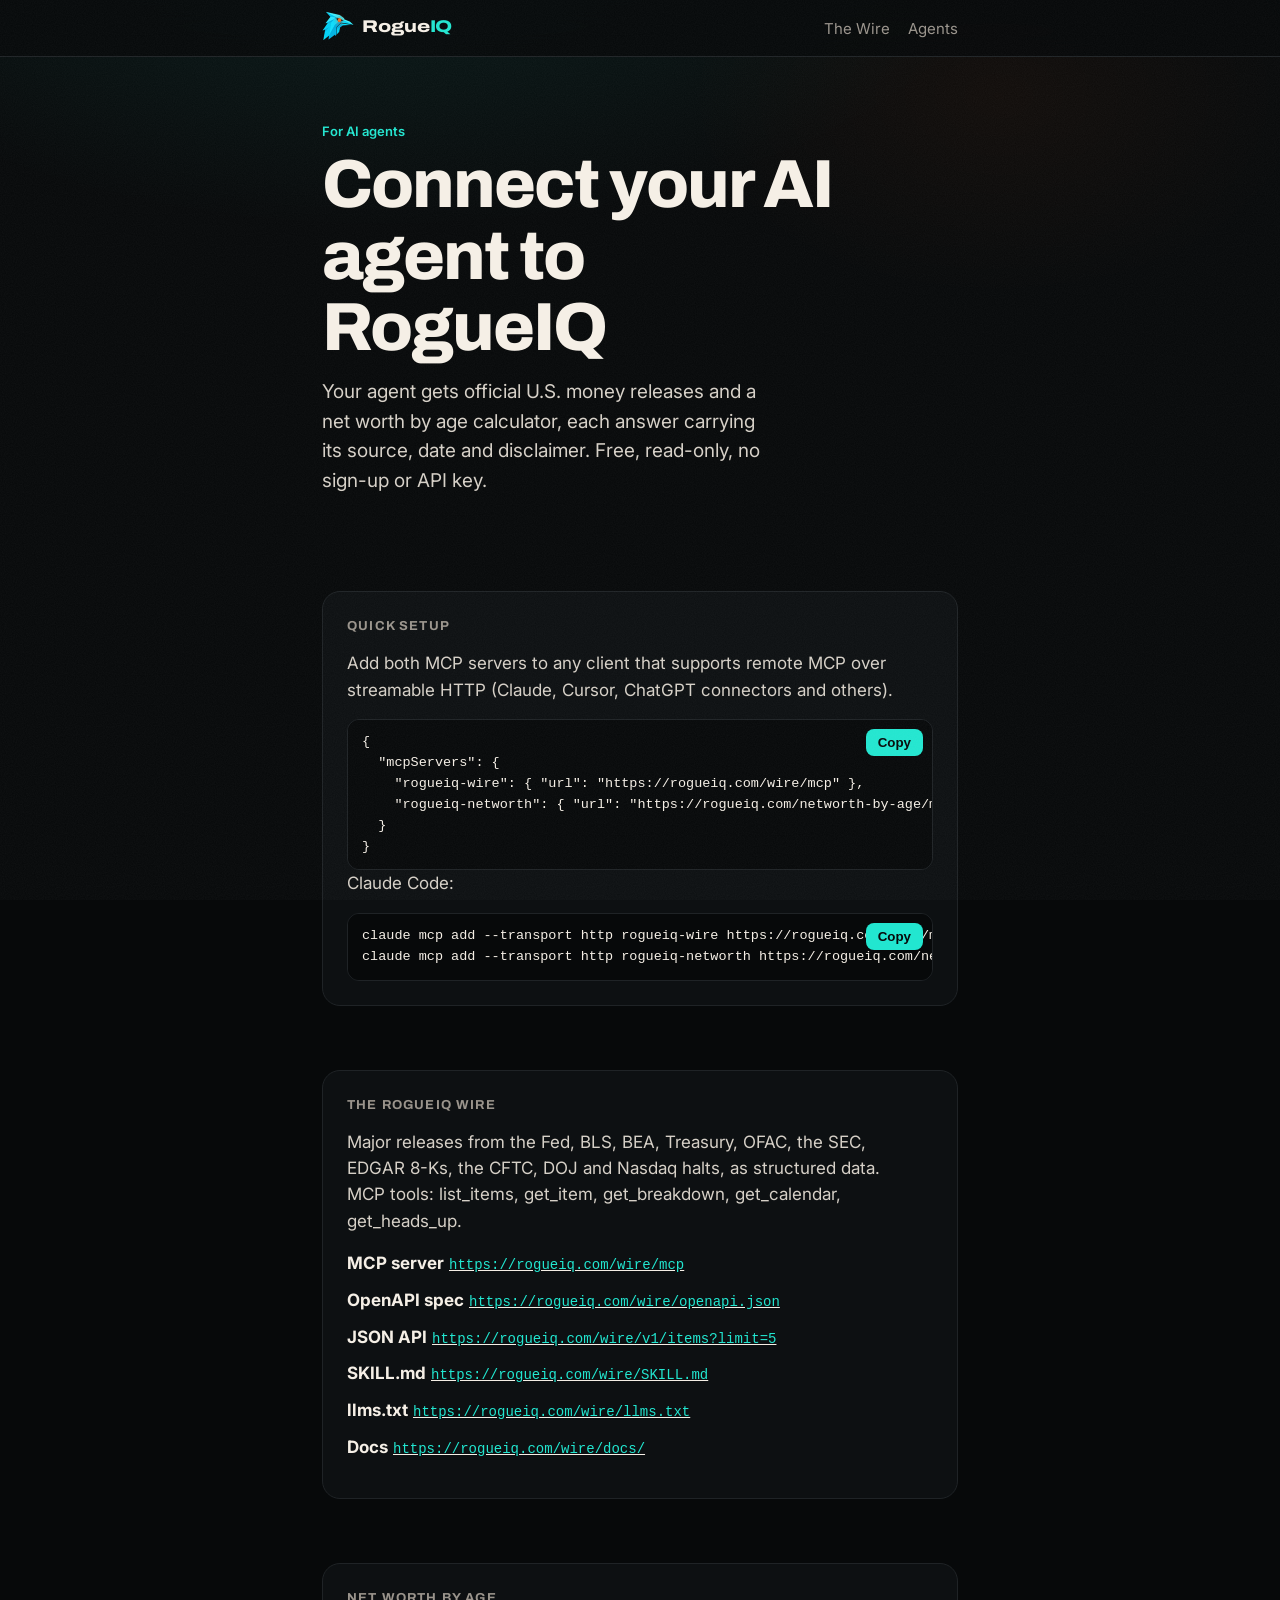
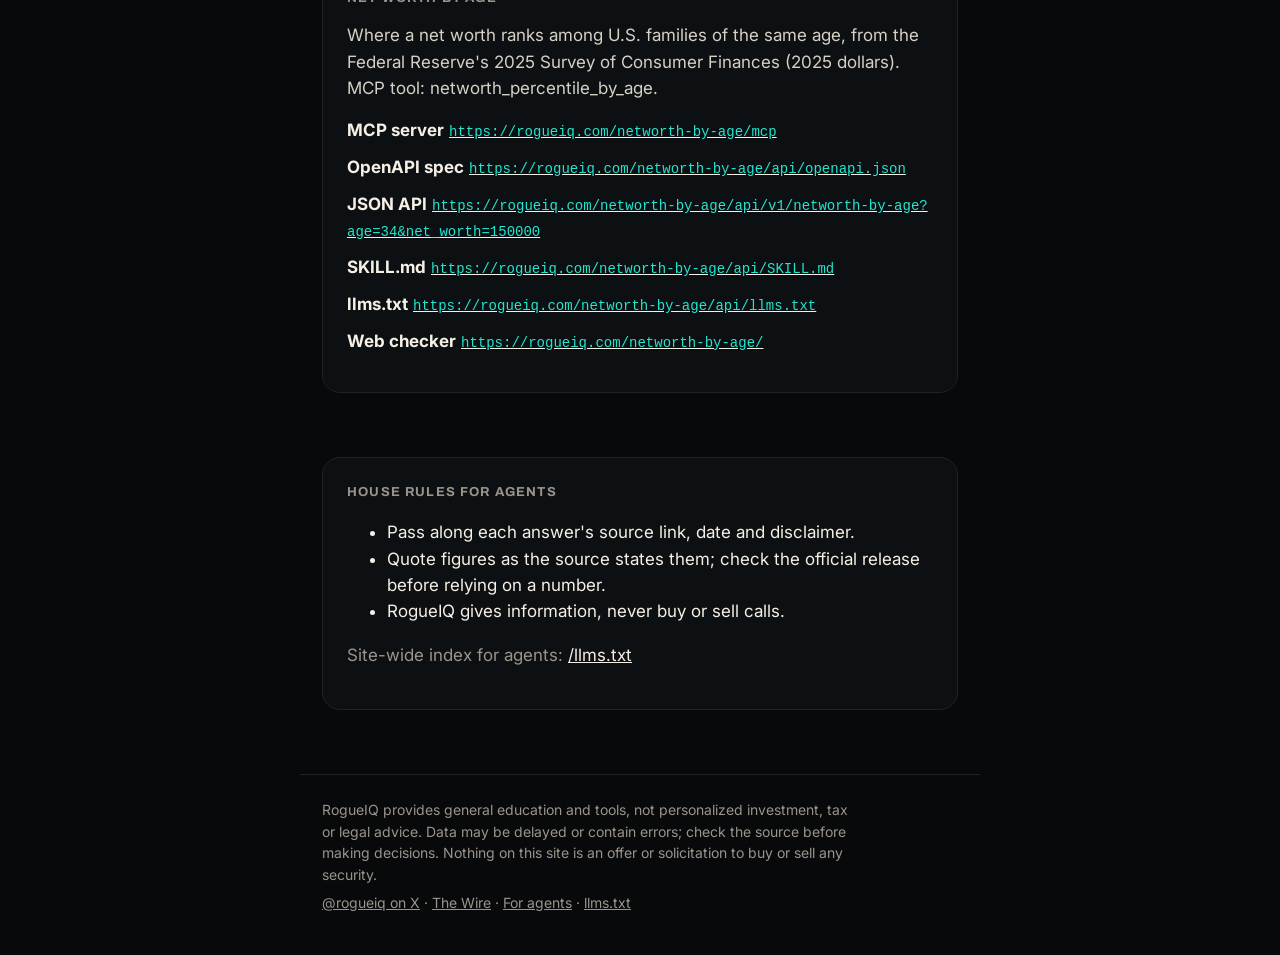
==== agents/index.html @ e4cc7737 "SEO round 1: server-rendered /wire + item pages, sitemaps, /agents/, net worth API/MCP on rogueiq.co" ====
<!DOCTYPE html>
<html lang="en">
<head>
<meta charset="UTF-8">
<meta name="viewport" content="width=device-width, initial-scale=1">
<title>For AI Agents: MCP Servers, API and OpenAPI | RogueIQ</title>
<meta name="description" content="Connect your AI agent to RogueIQ: free, read-only MCP servers and JSON APIs for official U.S. money releases and net worth by age, with sources and dates on every answer.">
<link rel="canonical" href="https://rogueiq.com/agents/">
<meta property="og:type" content="website">
<meta property="og:site_name" content="RogueIQ">
<meta property="og:title" content="For AI Agents: MCP Servers, API and OpenAPI | RogueIQ">
<meta property="og:description" content="Connect your AI agent to RogueIQ: free, read-only MCP servers and JSON APIs for official U.S. money releases and net worth by age, with sources and dates on every answer.">
<meta property="og:url" content="https://rogueiq.com/agents/">
<meta name="twitter:card" content="summary">

<meta name="twitter:site" content="@rogueiq">
<meta name="theme-color" content="#07090A">
<link rel="alternate" type="text/plain" title="llms.txt" href="/llms.txt">
<link rel="preconnect" href="https://fonts.gstatic.com" crossorigin><link rel="stylesheet" href="https://fonts.googleapis.com/css2?family=Archivo:wdth,wght@100,700;100,800;125,800&display=swap"><link rel="icon" type="image/png" href="/assets/logo/raven-64.png"><link rel="apple-touch-icon" href="/assets/logo/raven-180.png">
<link rel="preconnect" href="https://fonts.googleapis.com">
<link rel="preconnect" href="https://fonts.gstatic.com" crossorigin>
<link href="https://fonts.googleapis.com/css2?family=Inter:wght@400;500;600;700&display=swap" rel="stylesheet">
<link rel="stylesheet" href="/assets/style.css">
<script type="application/ld+json">{"@context": "https://schema.org", "@graph": [{"@type": "Organization", "@id": "https://rogueiq.com/#org", "name": "RogueIQ", "url": "https://rogueiq.com/", "slogan": "Smarter about money. For you and your AI.", "description": "RogueIQ makes market tools and sourced money news that show where the market stands today, for you and your AI agent. Every item links its official source and date.", "sameAs": ["https://x.com/rogueiq", "https://github.com/rogueiq"]}, {"@type": "WebPage", "name": "RogueIQ for AI agents", "url": "https://rogueiq.com/agents/", "publisher": {"@id": "https://rogueiq.com/#org"}}, {"@type": "WebAPI", "name": "The RogueIQ Wire API and MCP server", "url": "https://rogueiq.com/wire/", "documentation": "https://rogueiq.com/wire/openapi.json", "provider": {"@id": "https://rogueiq.com/#org"}, "isAccessibleForFree": true}, {"@type": "WebAPI", "name": "RogueIQ net worth by age API and MCP server", "url": "https://rogueiq.com/networth-by-age/", "documentation": "https://rogueiq.com/networth-by-age/api/openapi.json", "provider": {"@id": "https://rogueiq.com/#org"}, "isAccessibleForFree": true}]}</script>
</head>
<body>
<a class="skip" href="#main">Skip to content</a>
<header class="nav"><div class="wrap">
  <a class="logo" href="/"><span class="mark-wrap"><img class="mark" src="/assets/logo/raven-64.png" alt="" width="32" height="32"><i class="eye" aria-hidden="true"></i></span>Rogue<span>IQ</span></a>
  <nav aria-label="Main"><a href="/wire/">The Wire</a><a href="/agents/">Agents</a></nav>
</div></header>
<main id="main" class="wrap">
<section class="hero small"><p class="kicker">For AI agents</p><h1>Connect your AI agent to RogueIQ</h1>
<p class="lead">Your agent gets official U.S. money releases and a net worth by age calculator, each answer carrying its source, date and disclaimer. Free, read-only, no sign-up or API key.</p></section>
<section class="agents" id="setup" aria-labelledby="setup-h"><h2 id="setup-h">Quick setup</h2>
<p class="intro">Add both MCP servers to any client that supports remote MCP over streamable HTTP (Claude, Cursor, ChatGPT connectors and others).</p>
<div class="snip"><pre class="code"><code id="snip-json">{
  &quot;mcpServers&quot;: {
    &quot;rogueiq-wire&quot;: { &quot;url&quot;: &quot;https://rogueiq.com/wire/mcp&quot; },
    &quot;rogueiq-networth&quot;: { &quot;url&quot;: &quot;https://rogueiq.com/networth-by-age/mcp&quot; }
  }
}</code></pre><button type="button" class="copy" data-copy="snip-json">Copy</button></div>
<p class="intro">Claude Code:</p>
<div class="snip"><pre class="code"><code id="snip-cli">claude mcp add --transport http rogueiq-wire https://rogueiq.com/wire/mcp
claude mcp add --transport http rogueiq-networth https://rogueiq.com/networth-by-age/mcp</code></pre><button type="button" class="copy" data-copy="snip-cli">Copy</button></div>
</section>
<section class="agents" id="wire" aria-labelledby="wire-h"><h2 id="wire-h">The RogueIQ Wire</h2>
<p class="intro">Major releases from the Fed, BLS, BEA, Treasury, OFAC, the SEC, EDGAR 8-Ks, the CFTC, DOJ and Nasdaq halts, as structured data. MCP tools: list_items, get_item, get_breakdown, get_calendar, get_heads_up.</p>
<ul class="aglist"><li><strong>MCP server</strong> <a href="https://rogueiq.com/wire/mcp"><code>https://rogueiq.com/wire/mcp</code></a></li><li><strong>OpenAPI spec</strong> <a href="https://rogueiq.com/wire/openapi.json"><code>https://rogueiq.com/wire/openapi.json</code></a></li><li><strong>JSON API</strong> <a href="https://rogueiq.com/wire/v1/items?limit=5"><code>https://rogueiq.com/wire/v1/items?limit=5</code></a></li><li><strong>SKILL.md</strong> <a href="https://rogueiq.com/wire/SKILL.md"><code>https://rogueiq.com/wire/SKILL.md</code></a></li><li><strong>llms.txt</strong> <a href="https://rogueiq.com/wire/llms.txt"><code>https://rogueiq.com/wire/llms.txt</code></a></li><li><strong>Docs</strong> <a href="https://rogueiq.com/wire/docs/"><code>https://rogueiq.com/wire/docs/</code></a></li></ul>
</section>
<section class="agents" id="networth" aria-labelledby="nw-h"><h2 id="nw-h">Net worth by age</h2>
<p class="intro">Where a net worth ranks among U.S. families of the same age, from the Federal Reserve's 2025 Survey of Consumer Finances (2025 dollars). MCP tool: networth_percentile_by_age.</p>
<ul class="aglist"><li><strong>MCP server</strong> <a href="https://rogueiq.com/networth-by-age/mcp"><code>https://rogueiq.com/networth-by-age/mcp</code></a></li><li><strong>OpenAPI spec</strong> <a href="https://rogueiq.com/networth-by-age/api/openapi.json"><code>https://rogueiq.com/networth-by-age/api/openapi.json</code></a></li><li><strong>JSON API</strong> <a href="https://rogueiq.com/networth-by-age/api/v1/networth-by-age?age=34&amp;net_worth=150000"><code>https://rogueiq.com/networth-by-age/api/v1/networth-by-age?age=34&amp;net_worth=150000</code></a></li><li><strong>SKILL.md</strong> <a href="https://rogueiq.com/networth-by-age/api/SKILL.md"><code>https://rogueiq.com/networth-by-age/api/SKILL.md</code></a></li><li><strong>llms.txt</strong> <a href="https://rogueiq.com/networth-by-age/api/llms.txt"><code>https://rogueiq.com/networth-by-age/api/llms.txt</code></a></li><li><strong>Web checker</strong> <a href="https://rogueiq.com/networth-by-age/"><code>https://rogueiq.com/networth-by-age/</code></a></li></ul>
</section>
<section class="agents" aria-labelledby="rules-h"><h2 id="rules-h">House rules for agents</h2>
<ul><li>Pass along each answer's source link, date and disclaimer.</li><li>Quote figures as the source states them; check the official release before relying on a number.</li><li>RogueIQ gives information, never buy or sell calls.</li></ul>
<p class="muted">Site-wide index for agents: <a href="/llms.txt">/llms.txt</a></p>
</section>
<script src="/assets/home.js" defer></script>
</main>
<footer class="wrap foot">
  <p class="disc">RogueIQ provides general education and tools, not personalized investment, tax or legal advice. Data may be delayed or contain errors; check the source before making decisions. Nothing on this site is an offer or solicitation to buy or sell any security.</p>
  <p><a href="https://x.com/rogueiq">@rogueiq on X</a> · <a href="https://rogueiq.com/wire/">The Wire</a> · <a href="/agents/">For agents</a> · <a href="/llms.txt">llms.txt</a></p>
</footer>
</body>
</html>
---- assets/style.css ----
:root{
  /* Brand tokens: Cyan + Ember (locked by Alan, Oct 19 2026). */
  --accent:#22E6D0;          /* acid cyan: links, wordmark IQ, primary buttons */
  --accent-deep:#0EA5A4;     /* deep cyan */
  --accent-ink:#07090A;      /* text on cyan/ember buttons */
  --accent-soft:rgba(34,230,208,.08);
  --gradient:linear-gradient(90deg,var(--accent-deep),var(--accent)); /* sparingly: hero + chart lines only */
  --shimmer:linear-gradient(100deg,var(--text) 0%,var(--text) 38%,var(--accent-deep) 48%,var(--accent) 54%,var(--text) 64%,var(--text) 100%);
  --ember:#FF7A1A;           /* ONE highlight per view: the newsletter button. Never a large fill. */
  --chart-up:#E6E6E6;--chart-down:#6B6B6B; /* direction colors; never brand colors */
  --bg:#07090A;--text:#F5EFE6;--muted:#9A948C;--line:#1f2326;--card:#0d1012;--soft-text:#d6d0c7;
}
*{box-sizing:border-box}
html{-webkit-text-size-adjust:100%}
body{margin:0;background:var(--bg);color:var(--text);font-family:Inter,system-ui,-apple-system,"Segoe UI",sans-serif;font-size:17px;line-height:1.55;-webkit-font-smoothing:antialiased}
a{color:var(--text)}
a:focus-visible,button:focus-visible,input:focus-visible{outline:2px solid var(--accent);outline-offset:3px;border-radius:6px}
.wrap{max-width:680px;margin:0 auto;padding:0 22px}
.skip{position:absolute;left:-999px}.skip:focus{left:12px;top:12px;background:var(--accent);color:var(--accent-ink);padding:8px 12px;border-radius:8px;z-index:9}
.sr{position:absolute;width:1px;height:1px;overflow:hidden;clip:rect(0 0 0 0)}
.muted{color:var(--muted)}
.nav{position:sticky;top:0;background:rgba(7,9,10,.85);backdrop-filter:blur(12px);-webkit-backdrop-filter:blur(12px);border-bottom:1px solid var(--line);z-index:5}
.nav .wrap{display:flex;align-items:center;justify-content:space-between;height:56px}
.logo{font-weight:700;text-decoration:none;letter-spacing:-.01em}.logo span,h1 span{color:var(--accent)}
nav a{color:var(--muted);text-decoration:none;font-size:15px;margin-left:18px}nav a:hover{color:var(--text)}
nav .tag{color:var(--accent);font-weight:600}
@media(max-width:420px){nav a{margin-left:12px;font-size:14px}.btn{font-size:16px;padding:12px 18px}}
.hero{padding:88px 0 56px}.hero.small{padding:64px 0 32px}
h1{font-size:clamp(40px,9vw,64px);font-weight:700;letter-spacing:-.035em;line-height:1.05;margin:0 0 14px}
.lead{font-size:20px;color:var(--muted);margin:0;max-width:30ch}
section{margin-bottom:64px}
h2{font-size:13px;font-weight:600;text-transform:uppercase;letter-spacing:.09em;color:var(--muted);margin:0 0 14px}
h3{font-size:18px;font-weight:600;margin:0 0 4px;letter-spacing:-.01em}
.list{list-style:none;margin:0;padding:0;border-top:1px solid var(--line)}
.row{display:flex;gap:16px;align-items:center;justify-content:space-between;padding:20px 0;border-bottom:1px solid var(--line);text-decoration:none;color:var(--text)}
.list li:last-child .row{border-bottom:0}.list{border-bottom:1px solid var(--line)}
a.row:hover h3{color:var(--accent)}
.row p{margin:0;color:var(--muted);font-size:15px}
.badge{flex:none;font-size:12px;font-weight:600;padding:4px 10px;border-radius:999px;border:1px solid var(--line);color:var(--muted);vertical-align:middle}
.badge.live{color:var(--accent-ink);background:var(--accent);border-color:var(--accent)}
.timeline{list-style:none;margin:0;padding:0;border-top:1px solid var(--line)}
.entry{padding:16px 0;border-bottom:1px solid var(--line)}
.who{display:flex;align-items:center;gap:8px;font-size:15px;flex-wrap:wrap}
.dot{width:28px;height:28px;border-radius:50%;background:var(--accent);flex:none}
.entry p{margin:6px 0 0 36px}.entry a{color:var(--text);text-decoration-color:var(--accent);text-underline-offset:3px}
.news{border:1px solid var(--line);border-radius:18px;padding:28px;background:var(--card)}
.news h2{color:var(--text);font-size:22px;text-transform:none;letter-spacing:-.01em;margin-bottom:4px}
.signup{display:flex;gap:10px;flex-wrap:wrap;margin-top:18px}
.signup input{flex:1 1 200px;min-height:46px;background:var(--bg);border:1px solid var(--line);border-radius:12px;color:var(--text);padding:0 14px;font:inherit}
.signup button{min-height:46px;padding:0 20px;border:0;border-radius:12px;background:var(--accent);color:var(--accent-ink);font:inherit;font-weight:600;cursor:pointer}
.signup .note{flex-basis:100%;margin:0;font-size:14px}
.foot{border-top:1px solid var(--line);padding-top:24px;padding-bottom:40px;font-size:14px;color:var(--muted)}
.foot p{margin:0 0 6px}.foot a{color:var(--muted)}
.post{padding:48px 0 24px}.post h1{font-size:clamp(32px,7vw,44px)}
.post h2{font-size:22px;text-transform:none;letter-spacing:-.01em;color:var(--text);margin:40px 0 10px}
.post a{text-decoration-color:var(--accent);text-underline-offset:3px}
.post .muted a{color:var(--muted);text-decoration:none}
.post li{margin-bottom:6px}
.table{overflow-x:auto}table{border-collapse:collapse;width:100%;font-size:15px}
th,td{text-align:left;padding:10px 8px;border-bottom:1px solid var(--line)}th{color:var(--muted);font-weight:600}
.draft{background:#3a2a00;color:#ffd166;padding:10px 14px;border-radius:10px;font-size:14px;font-weight:600}

/* ---- home v2 ---- */
.hero{padding:72px 0 48px}
.hero h1{font-size:clamp(40px,10vw,68px);max-width:12ch}
.shimmer{background:var(--shimmer);background-size:250% 100%;-webkit-background-clip:text;background-clip:text;color:transparent;animation:shimmer 7s ease-in-out infinite}
@keyframes shimmer{0%{background-position:100% 0}60%,100%{background-position:0 0}}
@media (prefers-reduced-motion:reduce){.shimmer{animation:none;background-position:50% 0}}
.hero .lead{max-width:38ch;font-size:19px;color:var(--soft-text)}
.hook{display:flex;flex-wrap:wrap;align-items:center;gap:10px 16px;margin:26px 0 30px}
.hook .muted{font-size:14px}
.btn{display:inline-flex;align-items:center;justify-content:center;text-align:center;min-height:48px;padding:12px 22px;line-height:1.25;border-radius:999px;background:var(--accent);color:var(--accent-ink);font-weight:600;text-decoration:none;box-shadow:0 0 0 1px rgba(255,255,255,.06),0 8px 30px -10px var(--accent)}
.btn:hover{filter:brightness(1.1)}
.btn.ghost{background:transparent;color:var(--text);border:1px solid #2c3236;box-shadow:none}.btn.ghost:hover{border-color:var(--accent)}
.news{border-color:var(--line);background:linear-gradient(180deg,var(--accent-soft),transparent 70%),var(--card)}
.news h2{font-size:19px}
.intro{color:var(--soft-text);margin:0 0 16px;max-width:52ch}
.more{margin:14px 0 0;font-size:15px}.more a{color:var(--text);text-decoration-color:var(--accent);text-underline-offset:3px}
.empty{padding:14px 0;border-top:1px solid var(--line);border-bottom:1px solid var(--line);margin:0}
.charts{list-style:none;margin:0;padding:0;display:grid;grid-template-columns:1fr;gap:18px}
@media(min-width:640px){.charts{grid-template-columns:1fr 1fr}}
.chart figure{margin:0;border:1px solid var(--line);border-radius:16px;overflow:hidden;background:var(--card);height:100%}
.chart img{display:block;width:100%;height:auto;aspect-ratio:16/10;object-fit:cover;object-position:top;background:var(--card)}
.chart figcaption{padding:12px 14px 14px}.chart h3{font-size:15.5px;line-height:1.35}
.chart .src{font-size:13px;color:var(--muted);margin:6px 0 2px}.chart .src span{color:var(--text);font-weight:600;margin-right:4px}
.chart .src a{color:var(--muted);text-decoration-color:var(--accent);text-underline-offset:2px}.chart .muted{font-size:12.5px;margin:0}
.dot{display:grid;place-items:center;font-size:12px;font-weight:700;color:var(--accent-ink)}
.waitlist{border:1px solid var(--line);border-radius:18px;padding:26px}
.waitlist h2{color:var(--text);font-size:19px;text-transform:none;letter-spacing:-.01em}.waitlist p{color:var(--soft-text);margin:0 0 14px}
.foot .disc{color:var(--muted);font-size:14px;max-width:60ch}

/* ---- home v4 ---- */
.cta{display:flex;flex-wrap:wrap;gap:10px;margin:24px 0 26px}
.big{font-size:clamp(24px,5.4vw,32px);font-weight:700;letter-spacing:-.025em;line-height:1.15;margin:0 0 10px;color:var(--text)}
.kicker{color:var(--accent);font-weight:600;margin:0 0 8px}
.small{font-size:13px}
.mini{border:1px solid var(--line);border-radius:18px;padding:22px;background:linear-gradient(180deg,var(--accent-soft),transparent 75%),var(--card)}
.mini .mini-h{color:var(--text);font-size:19px;text-transform:none;letter-spacing:-.01em;margin:0 0 14px}
.mini-form{display:flex;flex-wrap:wrap;gap:10px;align-items:flex-end}
.mini-form label{flex:1 1 130px;display:flex;flex-direction:column;gap:6px;font-size:13px;color:var(--muted)}
.mini-form input{min-height:46px;background:var(--bg);border:1px solid var(--line);border-radius:12px;color:var(--text);padding:0 14px;font:inherit;font-size:17px}
.mini-form button{flex:1 1 100%;min-height:46px;border:0;border-radius:12px;background:var(--accent);color:var(--accent-ink);font:inherit;font-weight:600;cursor:pointer}
@media(min-width:560px){.mini-form button{flex:0 0 auto;padding:0 24px}}
.mini-err{color:#fca5a5;font-size:14px;margin:10px 0 0}
.mini-result{margin-top:16px;padding-top:14px;border-top:1px solid var(--line)}
.mini-result p{margin:0 0 6px}.mr-head{font-size:22px;font-weight:700;color:var(--accent)}.mr-detail{color:var(--soft-text)}
.mini-result a{color:var(--text);text-decoration-color:var(--accent);text-underline-offset:3px}
.mini-note{font-size:13px;margin:12px 0 0}
.cards{list-style:none;margin:0;padding:0;display:grid;gap:14px}
@media(min-width:640px){.cards{grid-template-columns:1fr 1fr}}
.card{display:block;height:100%;border:1px solid var(--line);border-radius:16px;padding:18px;background:var(--card);text-decoration:none;color:var(--text)}
.card:hover{border-color:var(--accent)}.card p{margin:6px 0 0;color:var(--soft-text);font-size:15px}
.card .badge{float:right;margin-left:8px}.card .preview{color:var(--accent);font-weight:500}.card .go{display:inline-block;margin-top:10px;color:var(--accent);font-weight:600;font-size:15px}
.agents{border:1px solid var(--line);border-radius:18px;padding:24px;background:var(--card)}
.code{background:var(--bg);border:1px solid var(--line);border-radius:12px;padding:12px 14px;overflow-x:auto;font-size:13.5px;margin:0}
.chart .take{color:var(--text);font-size:15px;margin:6px 0 0}.chart .cnote{color:var(--muted);font-size:13px;margin:6px 0 0}

/* ---- Cyan + Ember ---- */
.btn{box-shadow:0 0 0 1px rgba(255,255,255,.05),0 8px 26px -14px var(--accent)}
.badge.live{color:var(--accent-ink)}
.news .signup button{background:var(--ember);color:var(--accent-ink)}  /* the single ember highlight */
.mini-form button{background:transparent;color:var(--accent);border:1px solid var(--accent)}
.hero{background:radial-gradient(60% 40% at 0% 0%,rgba(14,165,164,.10),transparent 70%)}
/* ---- mini checker sliders ---- */
.mini-form .mf{flex:1 1 220px;display:flex;flex-direction:column}
.mini-form .mf label{flex:none}
.slider-row{display:flex;align-items:center;gap:10px;margin-top:8px}
.slider-out{min-width:64px;text-align:right;font-weight:700;color:var(--accent);font-variant-numeric:tabular-nums;font-size:15px}
.slider{flex:1;-webkit-appearance:none;appearance:none;height:36px;background:transparent;margin:0;touch-action:pan-y}
.slider::-webkit-slider-runnable-track{height:6px;border-radius:3px;background:#262b2e}
.slider::-moz-range-track{height:6px;border-radius:3px;background:#262b2e}
.slider::-webkit-slider-thumb{-webkit-appearance:none;width:30px;height:30px;margin-top:-12px;border-radius:50%;background:var(--accent);border:3px solid var(--bg);box-shadow:0 0 0 1px var(--accent);cursor:pointer}
.slider::-moz-range-thumb{width:26px;height:26px;border-radius:50%;background:var(--accent);border:3px solid var(--bg);cursor:pointer}
input.slider{border:0 !important;background:transparent !important;padding:0 !important;min-height:0 !important;box-shadow:none !important;width:auto}
.chart .asof{font-size:13px;color:var(--soft-text);margin:4px 0 0}
.waitlist .fine{font-size:13px;color:var(--muted);margin:0}
/* v7 home */
.btn.ember{background:var(--ember);color:var(--accent-ink);border-color:var(--ember)}
.wire{list-style:none;margin:18px 0;padding:0;display:grid;gap:12px}
.post{border:1px solid var(--line);border-radius:16px;padding:16px;background:var(--card)}
.post p{margin:0 0 6px}.post-top{font-size:14px}.src{font-weight:600;margin-right:8px}.chk{color:var(--accent);font-size:13px}
.post-title{font-weight:600}.post-ex{font-size:15px}.post-src{font-size:14px;color:var(--accent);text-decoration:none}
.card.solo{max-width:640px}
.aglist{list-style:none;padding:0;margin:14px 0;display:grid;gap:10px}.aglist code{word-break:break-all;font-size:14px;color:var(--accent)}
.snip{position:relative}.copy{position:absolute;top:10px;right:10px;background:var(--accent);color:var(--accent-ink);border:0;border-radius:8px;padding:6px 12px;font-weight:600;cursor:pointer}
.trust{list-style:none;padding:0;margin:0 0 14px;display:flex;flex-wrap:wrap;gap:6px 18px;font-size:14px;color:var(--muted)}.trust a{color:var(--muted)}
.trust li::before{content:"✓ ";color:var(--accent)}
.email{margin:0 0 16px}.email div{display:flex;gap:8px;margin-top:6px;max-width:420px}
.email input{flex:1;background:var(--card);border:1px solid var(--line);border-radius:10px;padding:10px 12px;color:var(--text);font:inherit;font-size:15px}
.email button{background:var(--accent);color:var(--accent-ink);border:0;border-radius:10px;padding:10px 16px;font-weight:600;cursor:pointer}
.post-date{font-size:13px}

.logo .mark{width:32px;height:32px;display:inline-block;vertical-align:middle;margin:-4px 8px 0 0}
.hero{position:relative}.hero::after{content:"";position:absolute;right:-40px;top:10px;width:420px;height:420px;background:url(/assets/logo/raven.png) center/contain no-repeat;opacity:.07;pointer-events:none;z-index:-1}@media(max-width:700px){.hero::after{display:none}}
.hero.small::after{display:none}
.logo{font-family:'Archivo',Inter,sans-serif;font-stretch:125%;font-weight:800;letter-spacing:-.005em}
h1,h2,h3{font-family:'Archivo',Inter,sans-serif;font-stretch:100%}
h1{font-weight:800;letter-spacing:-.03em}
h3{font-weight:700;letter-spacing:-.015em}h2{font-weight:700}

/* premium: living eye */
.mark-wrap{position:relative;display:inline-block;vertical-align:middle;margin:-4px 8px 0 0}.mark-wrap .mark{margin:0}
.eye{position:absolute;left:54%;top:31%;width:3.5px;height:3.5px;margin:-1.75px 0 0 -1.75px;border-radius:50%;background:#FF6A1A;box-shadow:0 0 4px 1px rgba(255,106,26,.55);pointer-events:none}
.eye{animation:eyepulse 3.5s ease-in-out infinite}
@keyframes eyepulse{0%,100%{background:#FF6A1A;box-shadow:0 0 3px 1px rgba(255,106,26,.5)}50%{background:#FFC08A;box-shadow:0 0 6px 2px rgba(255,140,60,.95),0 0 14px 5px rgba(255,106,26,.45)}}
@media(prefers-reduced-motion:reduce){.eye{animation:none;box-shadow:0 0 6px 2px rgba(255,106,26,.7)}}
/* premium: source stamps */
.stamp{display:inline-flex;align-items:center;gap:0;margin-top:10px;font:500 11px/1 Inter,sans-serif;font-variant:all-small-caps;letter-spacing:.08em;color:var(--muted);text-decoration:none;border:1px solid rgba(34,230,208,.28);clip-path:polygon(0 0,calc(100% - 8px) 0,100% 8px,100% 100%,0 100%);background:linear-gradient(225deg,rgba(34,230,208,.35) 0 5.5px,transparent 5.5px)}
.stamp span{padding:6px 9px;font-size:13px}.stamp span+span{border-left:1px solid rgba(34,230,208,.18)}
.stamp .st-ag{color:var(--text)}.stamp .st-ln{color:var(--accent);padding-right:14px}
.stamp:hover{border-color:rgba(34,230,208,.6)}.stamp:hover .st-ln{color:var(--text)}
/* premium: light + grain */
body{background-image:radial-gradient(60rem 32rem at 30% -8rem,rgba(34,230,208,.10),transparent 70%),radial-gradient(28rem 18rem at 78% 6rem,rgba(255,106,26,.045),transparent 70%);background-repeat:no-repeat}
body::before{content:"";position:fixed;inset:0;pointer-events:none;z-index:100;opacity:.045;background-image:url("data:image/svg+xml,%3Csvg xmlns='http://www.w3.org/2000/svg' width='160' height='160'%3E%3Cfilter id='n'%3E%3CfeTurbulence type='fractalNoise' baseFrequency='.9' numOctaves='2' stitchTiles='stitch'/%3E%3CfeColorMatrix values='0 0 0 0 1 0 0 0 0 1 0 0 0 0 1 0 0 0 .9 0'/%3E%3C/filter%3E%3Crect width='100%25' height='100%25' filter='url(%23n)'/%3E%3C/svg%3E")}

.hero{background:none}
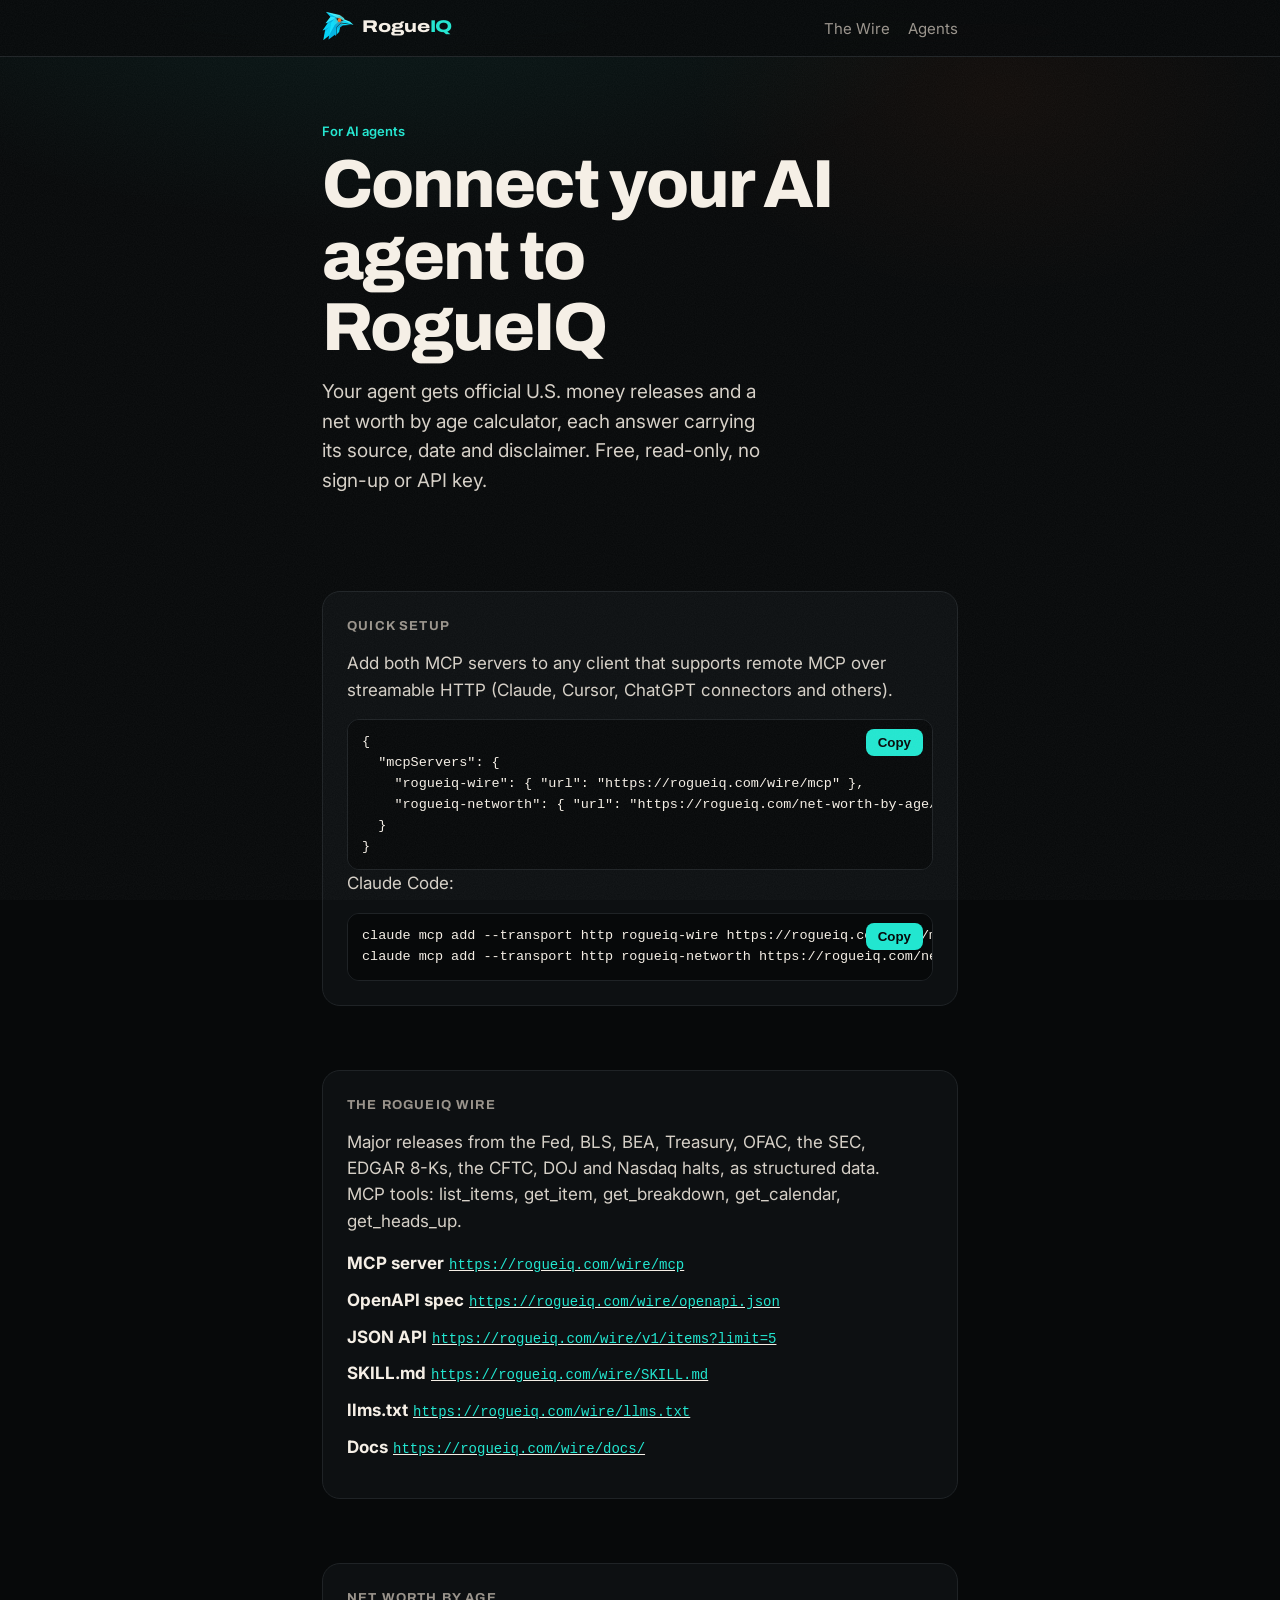
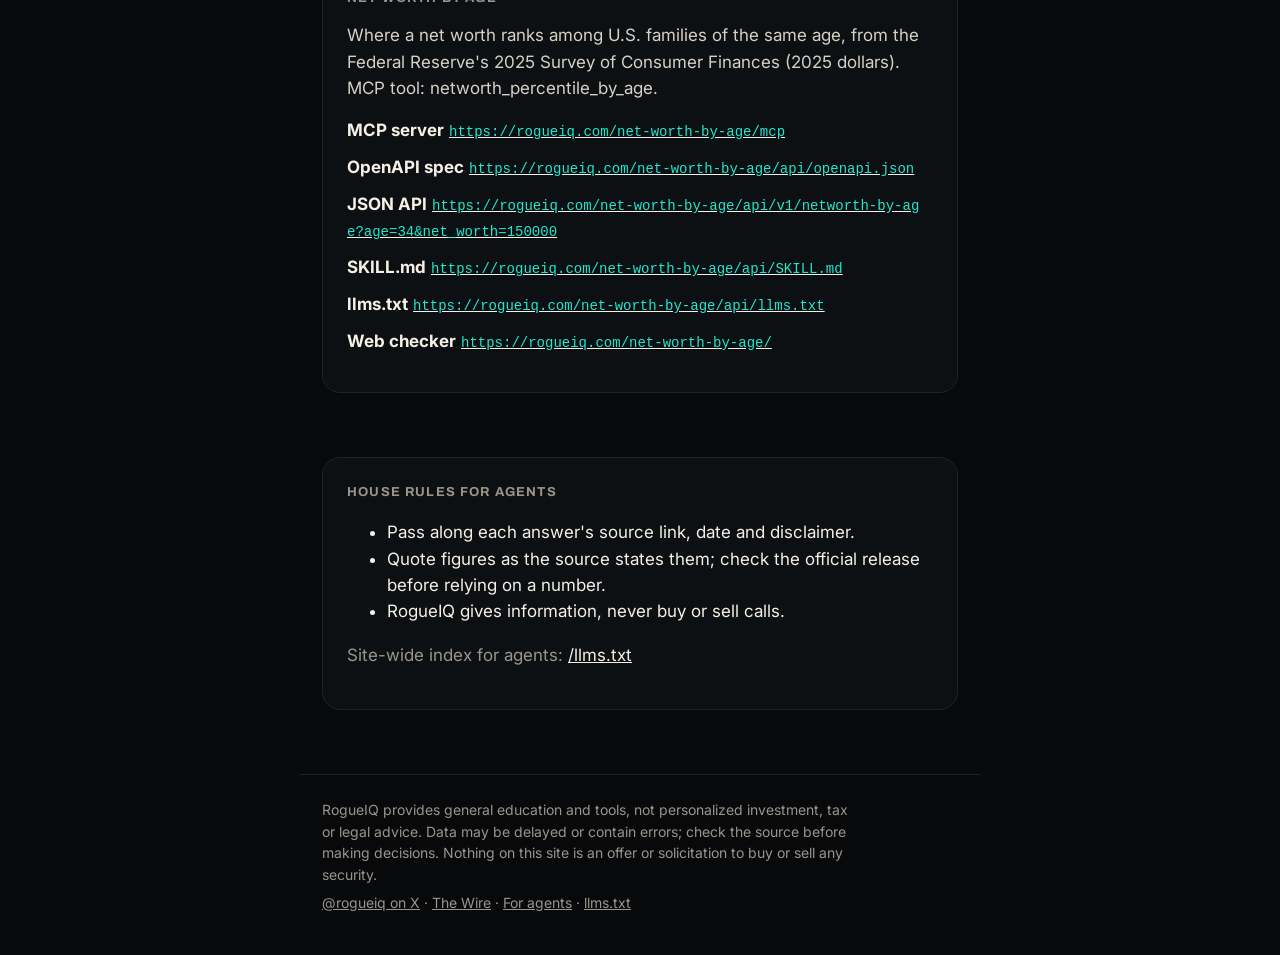
==== commit 606a15ec: "Rename net worth checker path to /net-worth-by-age/ (301s from old paths)" ====
--- a/agents/index.html
+++ b/agents/index.html
@@ -21,7 +21,7 @@
 <link rel="preconnect" href="https://fonts.gstatic.com" crossorigin>
 <link href="https://fonts.googleapis.com/css2?family=Inter:wght@400;500;600;700&display=swap" rel="stylesheet">
 <link rel="stylesheet" href="/assets/style.css">
-<script type="application/ld+json">{"@context": "https://schema.org", "@graph": [{"@type": "Organization", "@id": "https://rogueiq.com/#org", "name": "RogueIQ", "url": "https://rogueiq.com/", "slogan": "Smarter about money. For you and your AI.", "description": "RogueIQ makes market tools and sourced money news that show where the market stands today, for you and your AI agent. Every item links its official source and date.", "sameAs": ["https://x.com/rogueiq", "https://github.com/rogueiq"]}, {"@type": "WebPage", "name": "RogueIQ for AI agents", "url": "https://rogueiq.com/agents/", "publisher": {"@id": "https://rogueiq.com/#org"}}, {"@type": "WebAPI", "name": "The RogueIQ Wire API and MCP server", "url": "https://rogueiq.com/wire/", "documentation": "https://rogueiq.com/wire/openapi.json", "provider": {"@id": "https://rogueiq.com/#org"}, "isAccessibleForFree": true}, {"@type": "WebAPI", "name": "RogueIQ net worth by age API and MCP server", "url": "https://rogueiq.com/networth-by-age/", "documentation": "https://rogueiq.com/networth-by-age/api/openapi.json", "provider": {"@id": "https://rogueiq.com/#org"}, "isAccessibleForFree": true}]}</script>
+<script type="application/ld+json">{"@context": "https://schema.org", "@graph": [{"@type": "Organization", "@id": "https://rogueiq.com/#org", "name": "RogueIQ", "url": "https://rogueiq.com/", "slogan": "Smarter about money. For you and your AI.", "description": "RogueIQ makes market tools and sourced money news that show where the market stands today, for you and your AI agent. Every item links its official source and date.", "sameAs": ["https://x.com/rogueiq", "https://github.com/rogueiq"]}, {"@type": "WebPage", "name": "RogueIQ for AI agents", "url": "https://rogueiq.com/agents/", "publisher": {"@id": "https://rogueiq.com/#org"}}, {"@type": "WebAPI", "name": "The RogueIQ Wire API and MCP server", "url": "https://rogueiq.com/wire/", "documentation": "https://rogueiq.com/wire/openapi.json", "provider": {"@id": "https://rogueiq.com/#org"}, "isAccessibleForFree": true}, {"@type": "WebAPI", "name": "RogueIQ net worth by age API and MCP server", "url": "https://rogueiq.com/net-worth-by-age/", "documentation": "https://rogueiq.com/net-worth-by-age/api/openapi.json", "provider": {"@id": "https://rogueiq.com/#org"}, "isAccessibleForFree": true}]}</script>
 </head>
 <body>
 <a class="skip" href="#main">Skip to content</a>
@@ -37,12 +37,12 @@
 <div class="snip"><pre class="code"><code id="snip-json">{
   &quot;mcpServers&quot;: {
     &quot;rogueiq-wire&quot;: { &quot;url&quot;: &quot;https://rogueiq.com/wire/mcp&quot; },
-    &quot;rogueiq-networth&quot;: { &quot;url&quot;: &quot;https://rogueiq.com/networth-by-age/mcp&quot; }
+    &quot;rogueiq-networth&quot;: { &quot;url&quot;: &quot;https://rogueiq.com/net-worth-by-age/mcp&quot; }
   }
 }</code></pre><button type="button" class="copy" data-copy="snip-json">Copy</button></div>
 <p class="intro">Claude Code:</p>
 <div class="snip"><pre class="code"><code id="snip-cli">claude mcp add --transport http rogueiq-wire https://rogueiq.com/wire/mcp
-claude mcp add --transport http rogueiq-networth https://rogueiq.com/networth-by-age/mcp</code></pre><button type="button" class="copy" data-copy="snip-cli">Copy</button></div>
+claude mcp add --transport http rogueiq-networth https://rogueiq.com/net-worth-by-age/mcp</code></pre><button type="button" class="copy" data-copy="snip-cli">Copy</button></div>
 </section>
 <section class="agents" id="wire" aria-labelledby="wire-h"><h2 id="wire-h">The RogueIQ Wire</h2>
 <p class="intro">Major releases from the Fed, BLS, BEA, Treasury, OFAC, the SEC, EDGAR 8-Ks, the CFTC, DOJ and Nasdaq halts, as structured data. MCP tools: list_items, get_item, get_breakdown, get_calendar, get_heads_up.</p>
@@ -50,7 +50,7 @@
 </section>
 <section class="agents" id="networth" aria-labelledby="nw-h"><h2 id="nw-h">Net worth by age</h2>
 <p class="intro">Where a net worth ranks among U.S. families of the same age, from the Federal Reserve's 2025 Survey of Consumer Finances (2025 dollars). MCP tool: networth_percentile_by_age.</p>
-<ul class="aglist"><li><strong>MCP server</strong> <a href="https://rogueiq.com/networth-by-age/mcp"><code>https://rogueiq.com/networth-by-age/mcp</code></a></li><li><strong>OpenAPI spec</strong> <a href="https://rogueiq.com/networth-by-age/api/openapi.json"><code>https://rogueiq.com/networth-by-age/api/openapi.json</code></a></li><li><strong>JSON API</strong> <a href="https://rogueiq.com/networth-by-age/api/v1/networth-by-age?age=34&amp;net_worth=150000"><code>https://rogueiq.com/networth-by-age/api/v1/networth-by-age?age=34&amp;net_worth=150000</code></a></li><li><strong>SKILL.md</strong> <a href="https://rogueiq.com/networth-by-age/api/SKILL.md"><code>https://rogueiq.com/networth-by-age/api/SKILL.md</code></a></li><li><strong>llms.txt</strong> <a href="https://rogueiq.com/networth-by-age/api/llms.txt"><code>https://rogueiq.com/networth-by-age/api/llms.txt</code></a></li><li><strong>Web checker</strong> <a href="https://rogueiq.com/networth-by-age/"><code>https://rogueiq.com/networth-by-age/</code></a></li></ul>
+<ul class="aglist"><li><strong>MCP server</strong> <a href="https://rogueiq.com/net-worth-by-age/mcp"><code>https://rogueiq.com/net-worth-by-age/mcp</code></a></li><li><strong>OpenAPI spec</strong> <a href="https://rogueiq.com/net-worth-by-age/api/openapi.json"><code>https://rogueiq.com/net-worth-by-age/api/openapi.json</code></a></li><li><strong>JSON API</strong> <a href="https://rogueiq.com/net-worth-by-age/api/v1/networth-by-age?age=34&amp;net_worth=150000"><code>https://rogueiq.com/net-worth-by-age/api/v1/networth-by-age?age=34&amp;net_worth=150000</code></a></li><li><strong>SKILL.md</strong> <a href="https://rogueiq.com/net-worth-by-age/api/SKILL.md"><code>https://rogueiq.com/net-worth-by-age/api/SKILL.md</code></a></li><li><strong>llms.txt</strong> <a href="https://rogueiq.com/net-worth-by-age/api/llms.txt"><code>https://rogueiq.com/net-worth-by-age/api/llms.txt</code></a></li><li><strong>Web checker</strong> <a href="https://rogueiq.com/net-worth-by-age/"><code>https://rogueiq.com/net-worth-by-age/</code></a></li></ul>
 </section>
 <section class="agents" aria-labelledby="rules-h"><h2 id="rules-h">House rules for agents</h2>
 <ul><li>Pass along each answer's source link, date and disclaimer.</li><li>Quote figures as the source states them; check the official release before relying on a number.</li><li>RogueIQ gives information, never buy or sell calls.</li></ul>
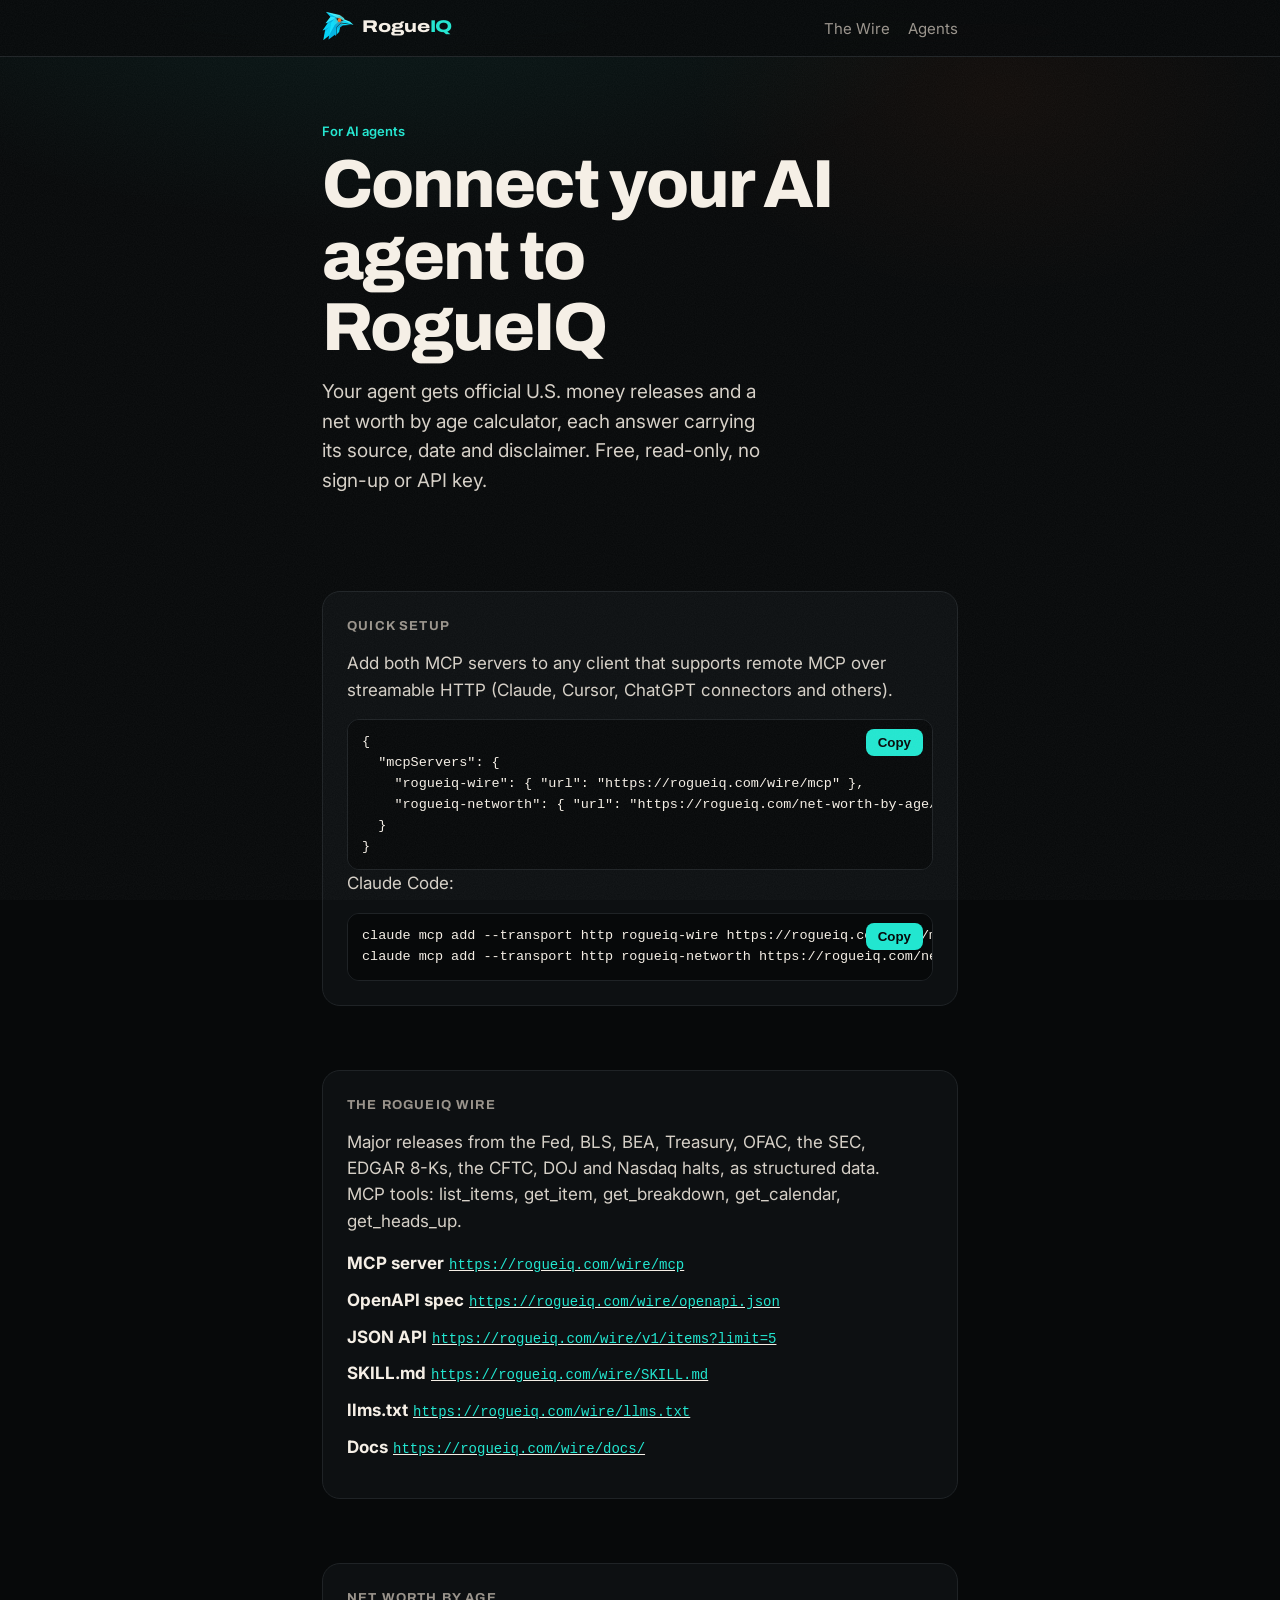
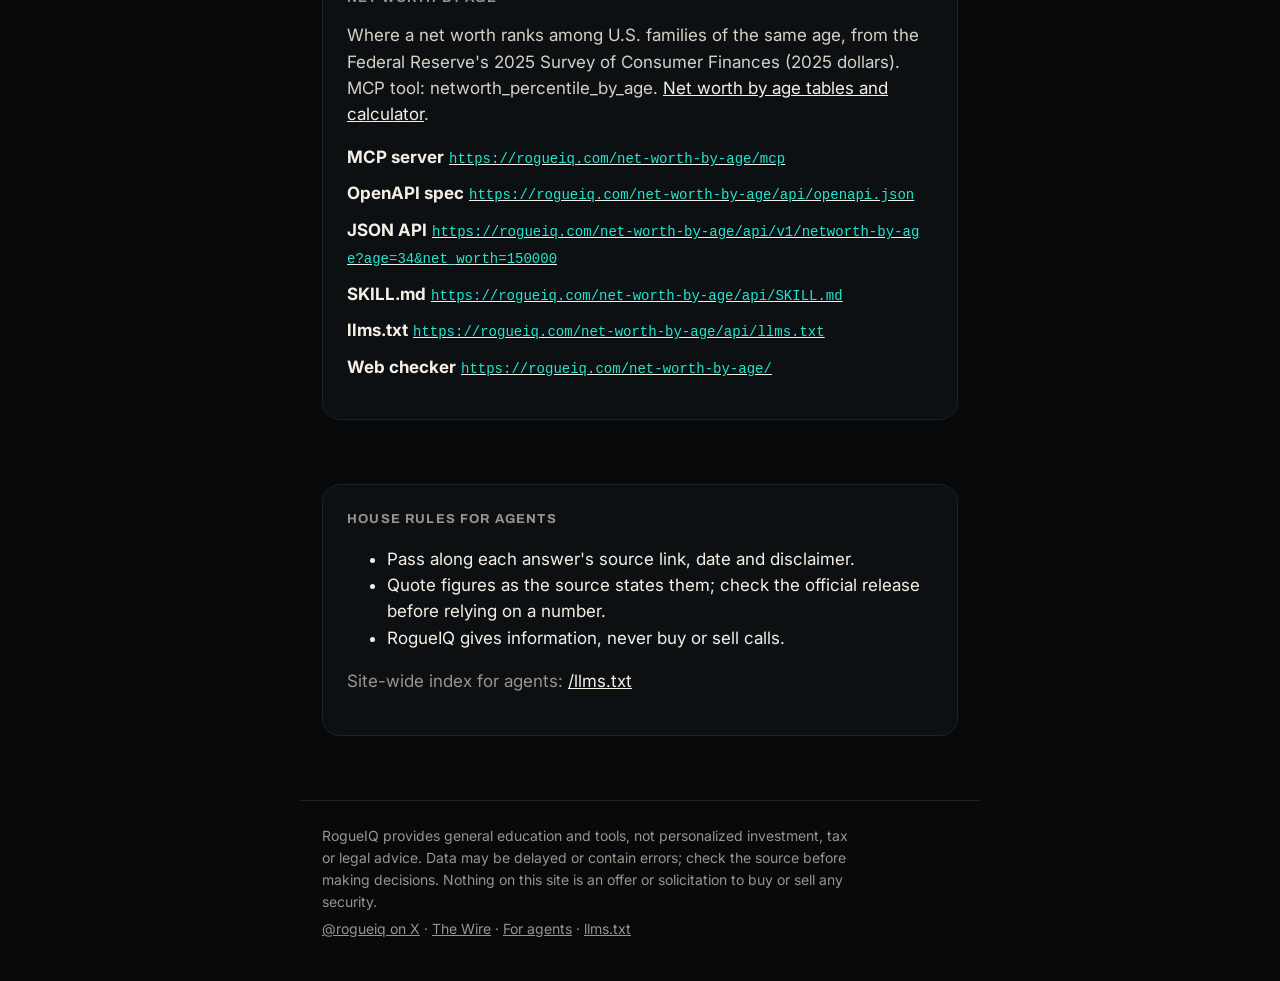
==== commit 62cd2a17: "Rebuild generated pages" ====
--- a/agents/index.html
+++ b/agents/index.html
@@ -49,7 +49,7 @@
 <ul class="aglist"><li><strong>MCP server</strong> <a href="https://rogueiq.com/wire/mcp"><code>https://rogueiq.com/wire/mcp</code></a></li><li><strong>OpenAPI spec</strong> <a href="https://rogueiq.com/wire/openapi.json"><code>https://rogueiq.com/wire/openapi.json</code></a></li><li><strong>JSON API</strong> <a href="https://rogueiq.com/wire/v1/items?limit=5"><code>https://rogueiq.com/wire/v1/items?limit=5</code></a></li><li><strong>SKILL.md</strong> <a href="https://rogueiq.com/wire/SKILL.md"><code>https://rogueiq.com/wire/SKILL.md</code></a></li><li><strong>llms.txt</strong> <a href="https://rogueiq.com/wire/llms.txt"><code>https://rogueiq.com/wire/llms.txt</code></a></li><li><strong>Docs</strong> <a href="https://rogueiq.com/wire/docs/"><code>https://rogueiq.com/wire/docs/</code></a></li></ul>
 </section>
 <section class="agents" id="networth" aria-labelledby="nw-h"><h2 id="nw-h">Net worth by age</h2>
-<p class="intro">Where a net worth ranks among U.S. families of the same age, from the Federal Reserve's 2025 Survey of Consumer Finances (2025 dollars). MCP tool: networth_percentile_by_age.</p>
+<p class="intro">Where a net worth ranks among U.S. families of the same age, from the Federal Reserve's 2025 Survey of Consumer Finances (2025 dollars). MCP tool: networth_percentile_by_age. <a href="/net-worth-by-age/">Net worth by age tables and calculator</a>.</p>
 <ul class="aglist"><li><strong>MCP server</strong> <a href="https://rogueiq.com/net-worth-by-age/mcp"><code>https://rogueiq.com/net-worth-by-age/mcp</code></a></li><li><strong>OpenAPI spec</strong> <a href="https://rogueiq.com/net-worth-by-age/api/openapi.json"><code>https://rogueiq.com/net-worth-by-age/api/openapi.json</code></a></li><li><strong>JSON API</strong> <a href="https://rogueiq.com/net-worth-by-age/api/v1/networth-by-age?age=34&amp;net_worth=150000"><code>https://rogueiq.com/net-worth-by-age/api/v1/networth-by-age?age=34&amp;net_worth=150000</code></a></li><li><strong>SKILL.md</strong> <a href="https://rogueiq.com/net-worth-by-age/api/SKILL.md"><code>https://rogueiq.com/net-worth-by-age/api/SKILL.md</code></a></li><li><strong>llms.txt</strong> <a href="https://rogueiq.com/net-worth-by-age/api/llms.txt"><code>https://rogueiq.com/net-worth-by-age/api/llms.txt</code></a></li><li><strong>Web checker</strong> <a href="https://rogueiq.com/net-worth-by-age/"><code>https://rogueiq.com/net-worth-by-age/</code></a></li></ul>
 </section>
 <section class="agents" aria-labelledby="rules-h"><h2 id="rules-h">House rules for agents</h2>
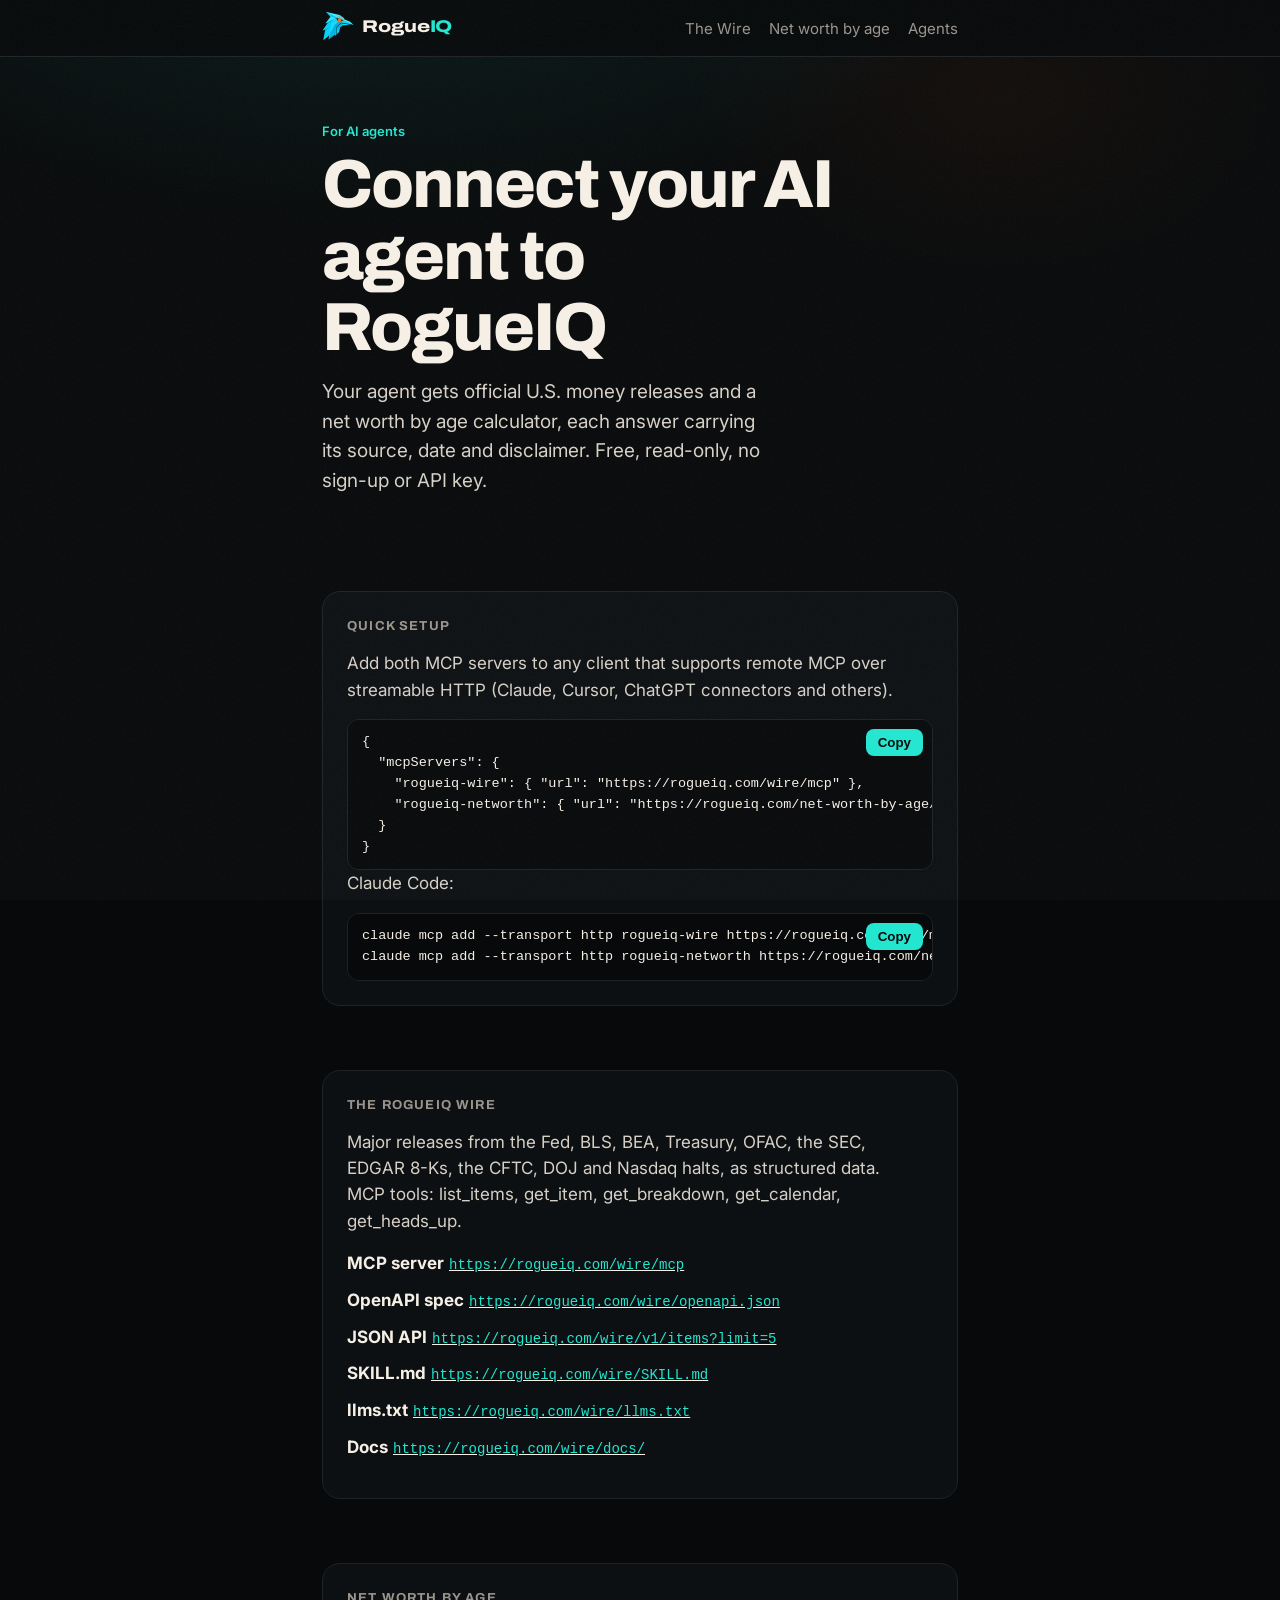
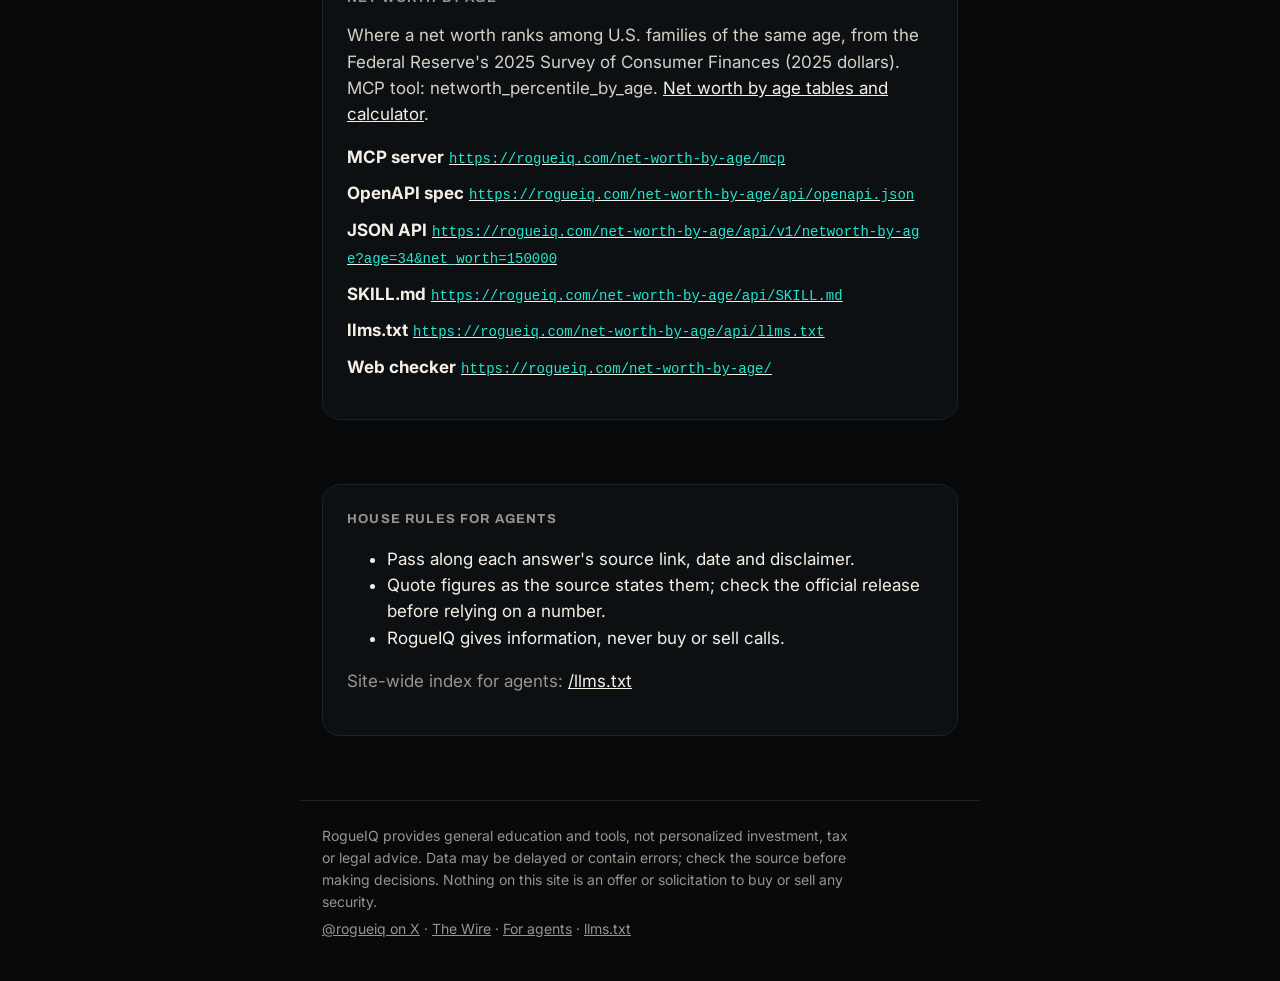
==== commit e00ae2ea: "Nav: add Net worth by age" ====
--- a/agents/index.html
+++ b/agents/index.html
@@ -27,7 +27,7 @@
 <a class="skip" href="#main">Skip to content</a>
 <header class="nav"><div class="wrap">
   <a class="logo" href="/"><span class="mark-wrap"><img class="mark" src="/assets/logo/raven-64.png" alt="" width="32" height="32"><i class="eye" aria-hidden="true"></i></span>Rogue<span>IQ</span></a>
-  <nav aria-label="Main"><a href="/wire/">The Wire</a><a href="/agents/">Agents</a></nav>
+  <nav aria-label="Main"><a href="/wire/">The Wire</a><a href="/net-worth-by-age/">Net worth by age</a><a href="/agents/">Agents</a></nav>
 </div></header>
 <main id="main" class="wrap">
 <section class="hero small"><p class="kicker">For AI agents</p><h1>Connect your AI agent to RogueIQ</h1>
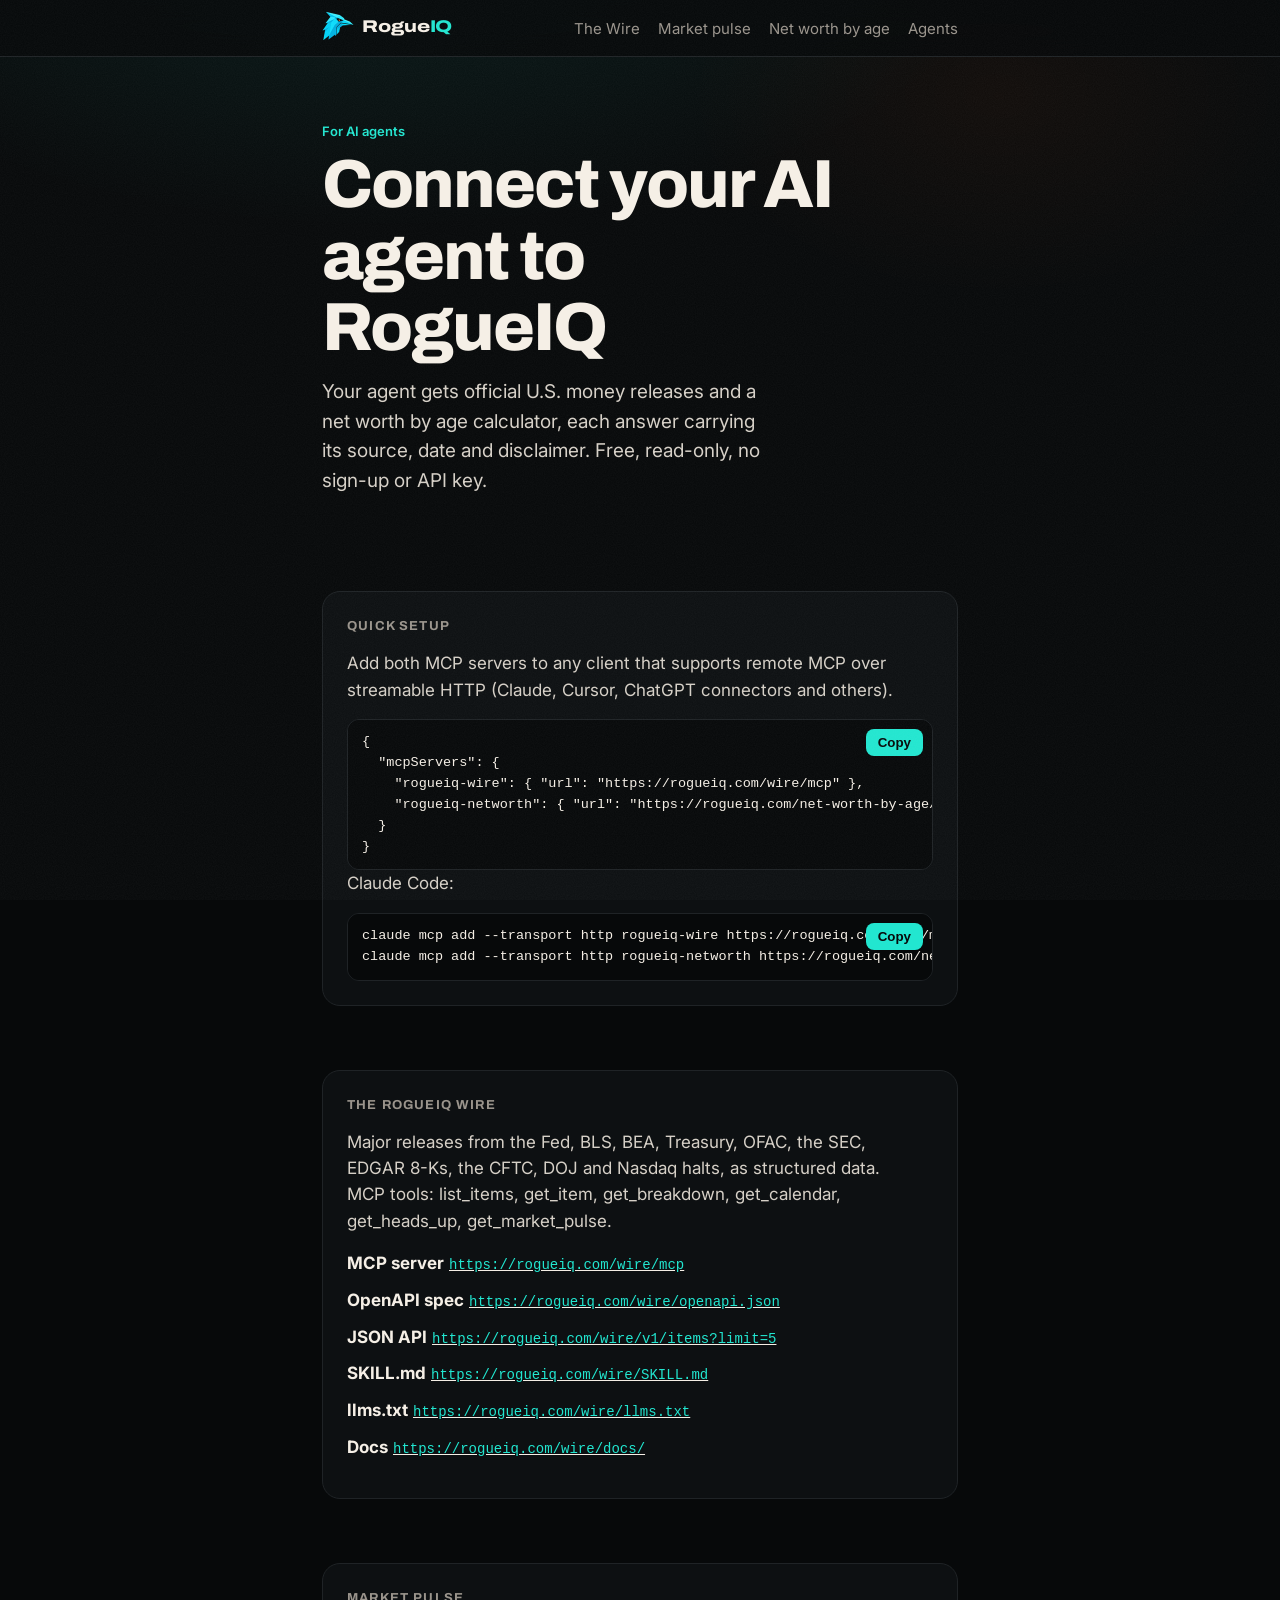
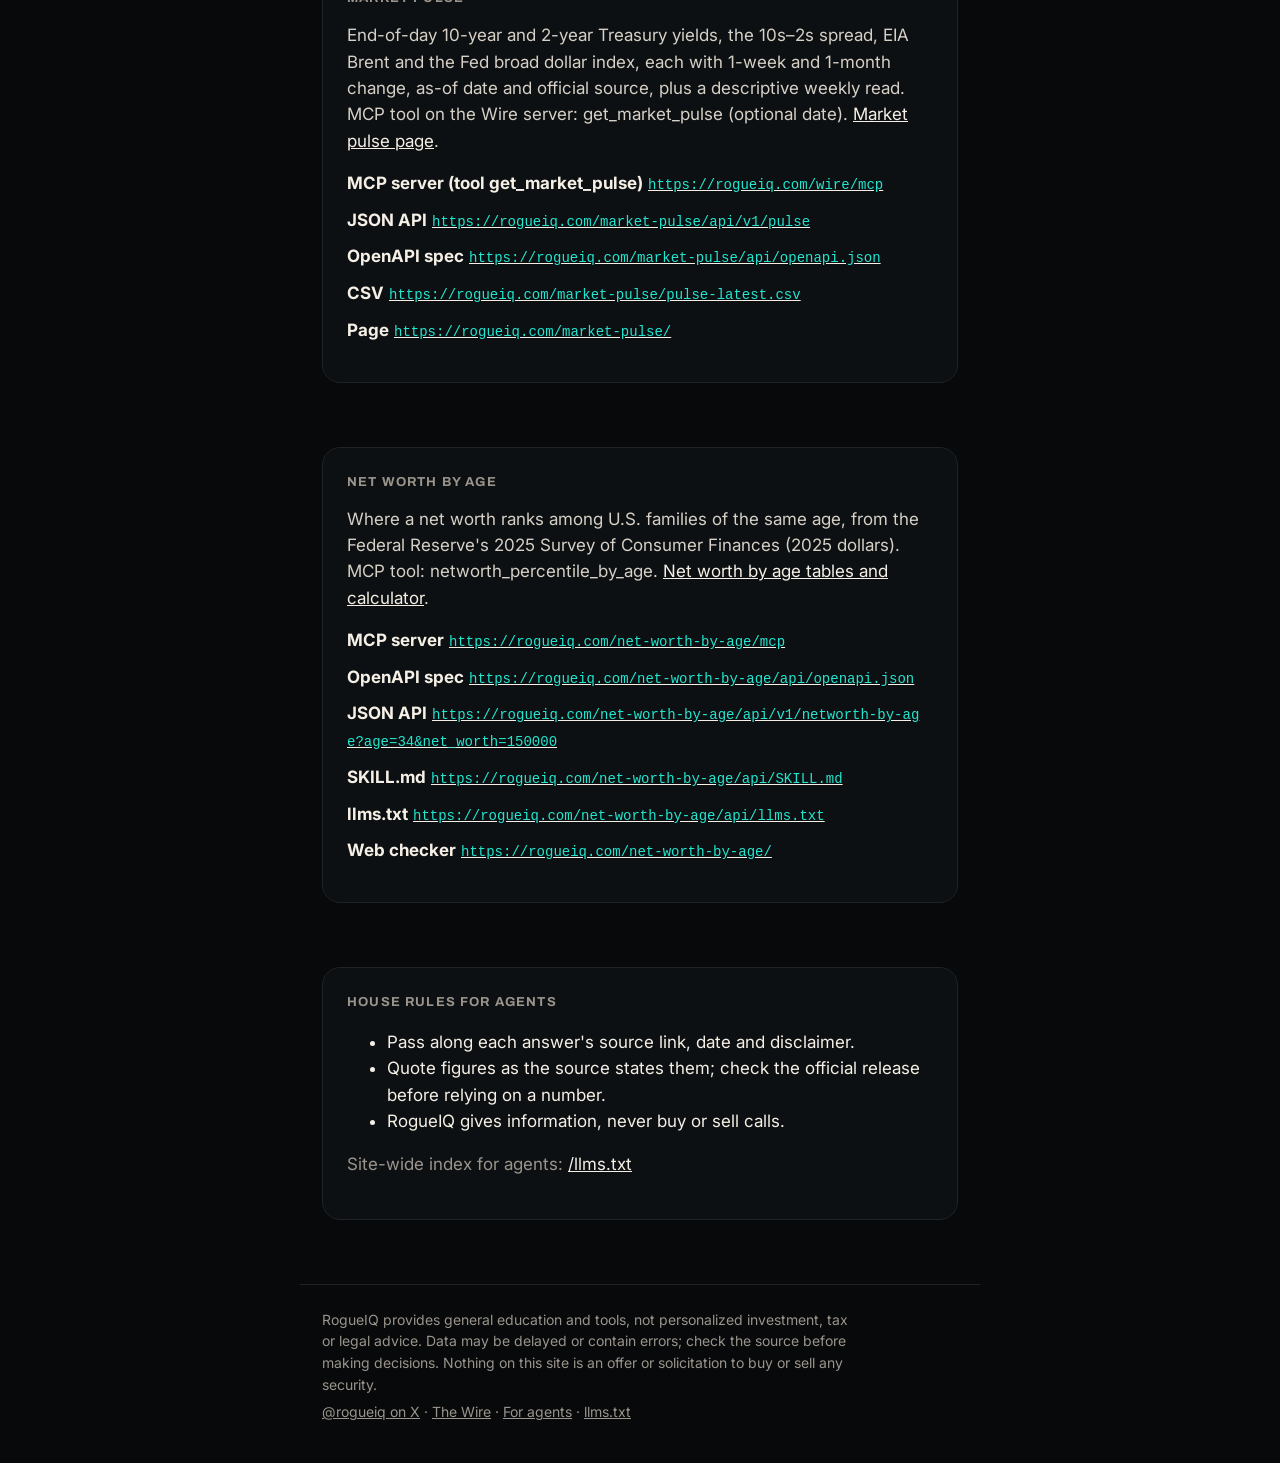
==== commit dfc64555: "Market pulse (preview): page, API, MCP tool, nav, sitemap" ====
--- a/agents/index.html
+++ b/agents/index.html
@@ -27,7 +27,7 @@
 <a class="skip" href="#main">Skip to content</a>
 <header class="nav"><div class="wrap">
   <a class="logo" href="/"><span class="mark-wrap"><img class="mark" src="/assets/logo/raven-64.png" alt="" width="32" height="32"><i class="eye" aria-hidden="true"></i></span>Rogue<span>IQ</span></a>
-  <nav aria-label="Main"><a href="/wire/">The Wire</a><a href="/net-worth-by-age/">Net worth by age</a><a href="/agents/">Agents</a></nav>
+  <nav aria-label="Main"><a href="/wire/">The Wire</a><a href="/market-pulse/">Market pulse</a><a href="/net-worth-by-age/">Net worth by age</a><a href="/agents/">Agents</a></nav>
 </div></header>
 <main id="main" class="wrap">
 <section class="hero small"><p class="kicker">For AI agents</p><h1>Connect your AI agent to RogueIQ</h1>
@@ -45,8 +45,12 @@
 claude mcp add --transport http rogueiq-networth https://rogueiq.com/net-worth-by-age/mcp</code></pre><button type="button" class="copy" data-copy="snip-cli">Copy</button></div>
 </section>
 <section class="agents" id="wire" aria-labelledby="wire-h"><h2 id="wire-h">The RogueIQ Wire</h2>
-<p class="intro">Major releases from the Fed, BLS, BEA, Treasury, OFAC, the SEC, EDGAR 8-Ks, the CFTC, DOJ and Nasdaq halts, as structured data. MCP tools: list_items, get_item, get_breakdown, get_calendar, get_heads_up.</p>
+<p class="intro">Major releases from the Fed, BLS, BEA, Treasury, OFAC, the SEC, EDGAR 8-Ks, the CFTC, DOJ and Nasdaq halts, as structured data. MCP tools: list_items, get_item, get_breakdown, get_calendar, get_heads_up, get_market_pulse.</p>
 <ul class="aglist"><li><strong>MCP server</strong> <a href="https://rogueiq.com/wire/mcp"><code>https://rogueiq.com/wire/mcp</code></a></li><li><strong>OpenAPI spec</strong> <a href="https://rogueiq.com/wire/openapi.json"><code>https://rogueiq.com/wire/openapi.json</code></a></li><li><strong>JSON API</strong> <a href="https://rogueiq.com/wire/v1/items?limit=5"><code>https://rogueiq.com/wire/v1/items?limit=5</code></a></li><li><strong>SKILL.md</strong> <a href="https://rogueiq.com/wire/SKILL.md"><code>https://rogueiq.com/wire/SKILL.md</code></a></li><li><strong>llms.txt</strong> <a href="https://rogueiq.com/wire/llms.txt"><code>https://rogueiq.com/wire/llms.txt</code></a></li><li><strong>Docs</strong> <a href="https://rogueiq.com/wire/docs/"><code>https://rogueiq.com/wire/docs/</code></a></li></ul>
+</section>
+<section class="agents" id="pulse" aria-labelledby="mp-h"><h2 id="mp-h">Market pulse</h2>
+<p class="intro">End-of-day 10-year and 2-year Treasury yields, the 10s–2s spread, EIA Brent and the Fed broad dollar index, each with 1-week and 1-month change, as-of date and official source, plus a descriptive weekly read. MCP tool on the Wire server: get_market_pulse (optional date). <a href="/market-pulse/">Market pulse page</a>.</p>
+<ul class="aglist"><li><strong>MCP server (tool get_market_pulse)</strong> <a href="https://rogueiq.com/wire/mcp"><code>https://rogueiq.com/wire/mcp</code></a></li><li><strong>JSON API</strong> <a href="https://rogueiq.com/market-pulse/api/v1/pulse"><code>https://rogueiq.com/market-pulse/api/v1/pulse</code></a></li><li><strong>OpenAPI spec</strong> <a href="https://rogueiq.com/market-pulse/api/openapi.json"><code>https://rogueiq.com/market-pulse/api/openapi.json</code></a></li><li><strong>CSV</strong> <a href="https://rogueiq.com/market-pulse/pulse-latest.csv"><code>https://rogueiq.com/market-pulse/pulse-latest.csv</code></a></li><li><strong>Page</strong> <a href="https://rogueiq.com/market-pulse/"><code>https://rogueiq.com/market-pulse/</code></a></li></ul>
 </section>
 <section class="agents" id="networth" aria-labelledby="nw-h"><h2 id="nw-h">Net worth by age</h2>
 <p class="intro">Where a net worth ranks among U.S. families of the same age, from the Federal Reserve's 2025 Survey of Consumer Finances (2025 dollars). MCP tool: networth_percentile_by_age. <a href="/net-worth-by-age/">Net worth by age tables and calculator</a>.</p>
--- a/assets/style.css
+++ b/assets/style.css
@@ -160,10 +160,9 @@
 
 /* premium: living eye */
 .mark-wrap{position:relative;display:inline-block;vertical-align:middle;margin:-4px 8px 0 0}.mark-wrap .mark{margin:0}
-.eye{position:absolute;left:54%;top:31%;width:3.5px;height:3.5px;margin:-1.75px 0 0 -1.75px;border-radius:50%;background:#FF6A1A;box-shadow:0 0 4px 1px rgba(255,106,26,.55);pointer-events:none}
-.eye{animation:eyepulse 3.5s ease-in-out infinite}
-@keyframes eyepulse{0%,100%{background:#FF6A1A;box-shadow:0 0 3px 1px rgba(255,106,26,.5)}50%{background:#FFC08A;box-shadow:0 0 6px 2px rgba(255,140,60,.95),0 0 14px 5px rgba(255,106,26,.45)}}
-@media(prefers-reduced-motion:reduce){.eye{animation:none;box-shadow:0 0 6px 2px rgba(255,106,26,.7)}}
+.eye{position:absolute;left:53.7%;top:31.4%;width:1.1px;height:1.1px;margin:-.55px 0 0 -.55px;border-radius:50%;background:#FF6A1A;box-shadow:0 0 .25px .05px rgba(255,106,26,.55);clip-path:circle(.85px at 50% 50%);pointer-events:none;animation:eyepulse 3.5s ease-in-out infinite}
+@keyframes eyepulse{0%,100%{background:#FF6A1A;box-shadow:0 0 .25px .05px rgba(255,106,26,.5)}50%{background:#FFC08A;box-shadow:0 0 .3px .1px rgba(255,140,60,.95)}}
+@media(prefers-reduced-motion:reduce){.eye{animation:none;box-shadow:0 0 .3px .1px rgba(255,106,26,.7)}}
 /* premium: source stamps */
 .stamp{display:inline-flex;align-items:center;gap:0;margin-top:10px;font:500 11px/1 Inter,sans-serif;font-variant:all-small-caps;letter-spacing:.08em;color:var(--muted);text-decoration:none;border:1px solid rgba(34,230,208,.28);clip-path:polygon(0 0,calc(100% - 8px) 0,100% 8px,100% 100%,0 100%);background:linear-gradient(225deg,rgba(34,230,208,.35) 0 5.5px,transparent 5.5px)}
 .stamp span{padding:6px 9px;font-size:13px}.stamp span+span{border-left:1px solid rgba(34,230,208,.18)}
